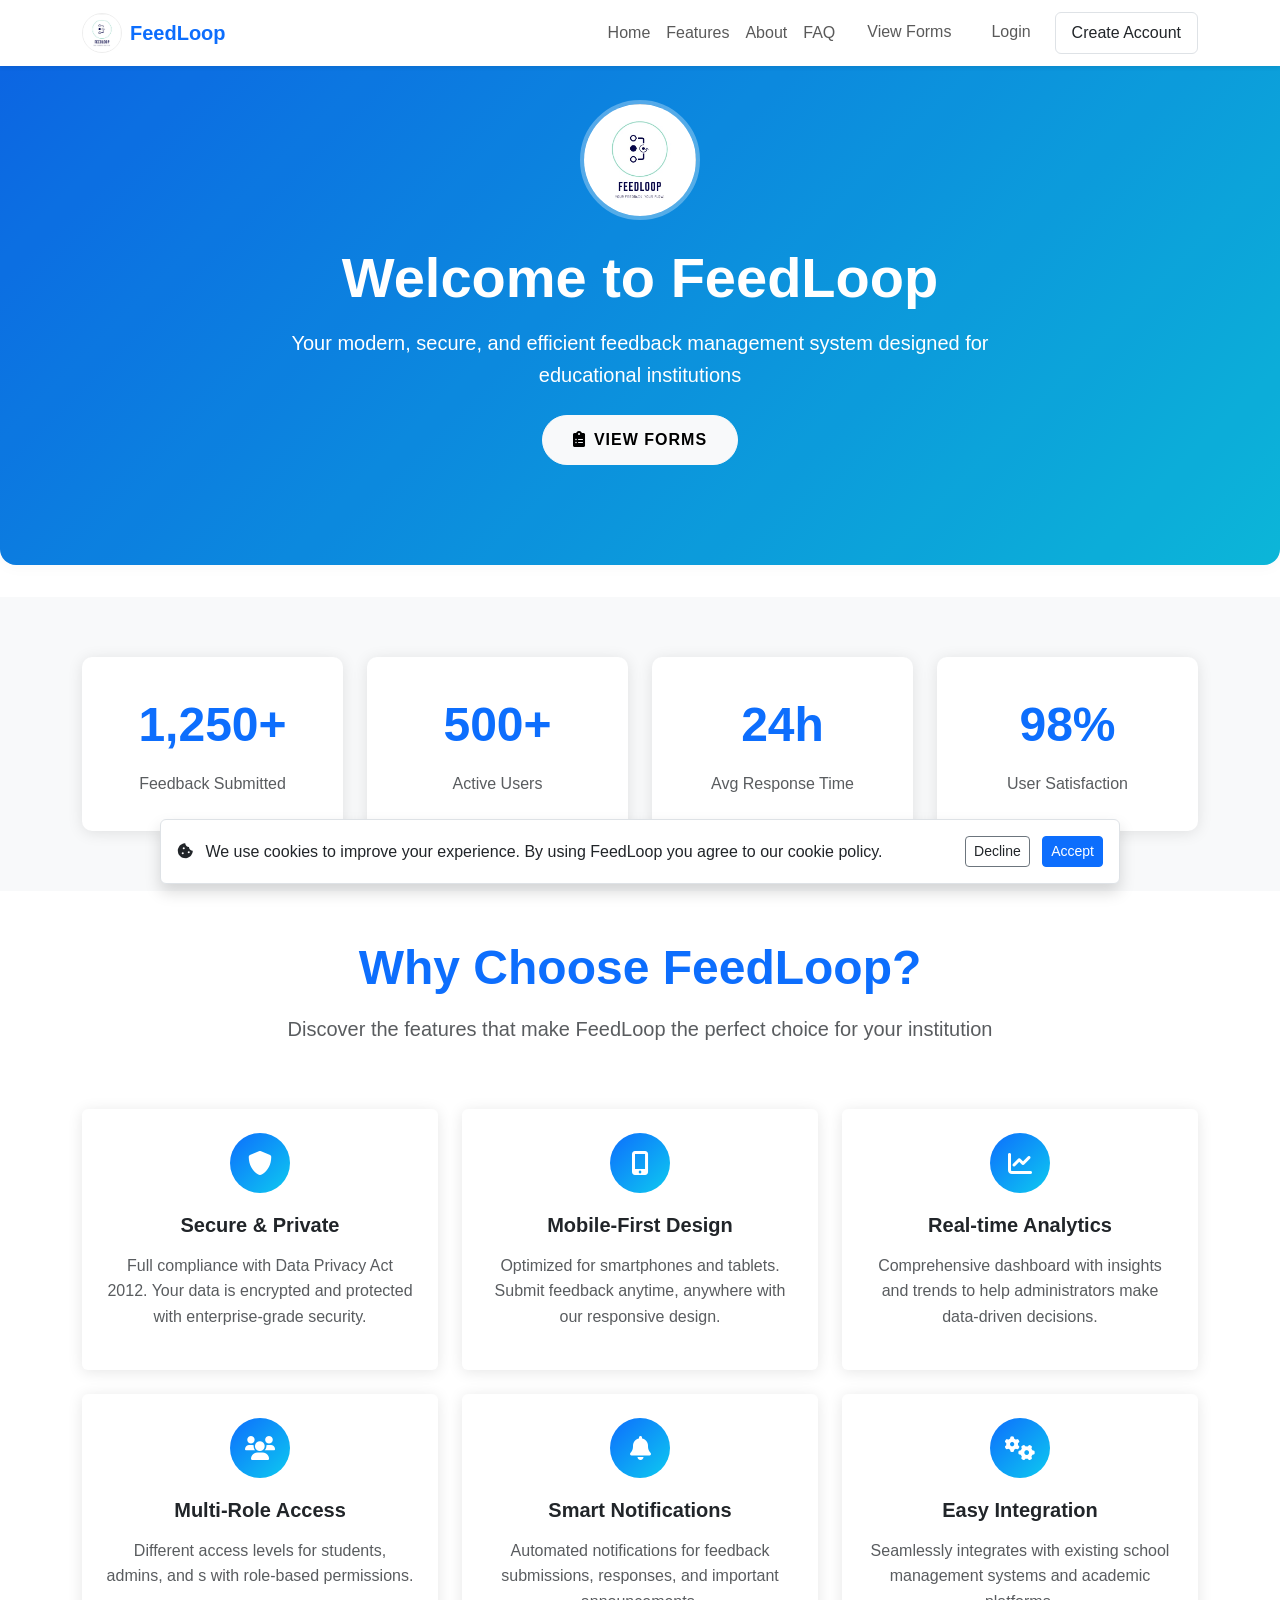
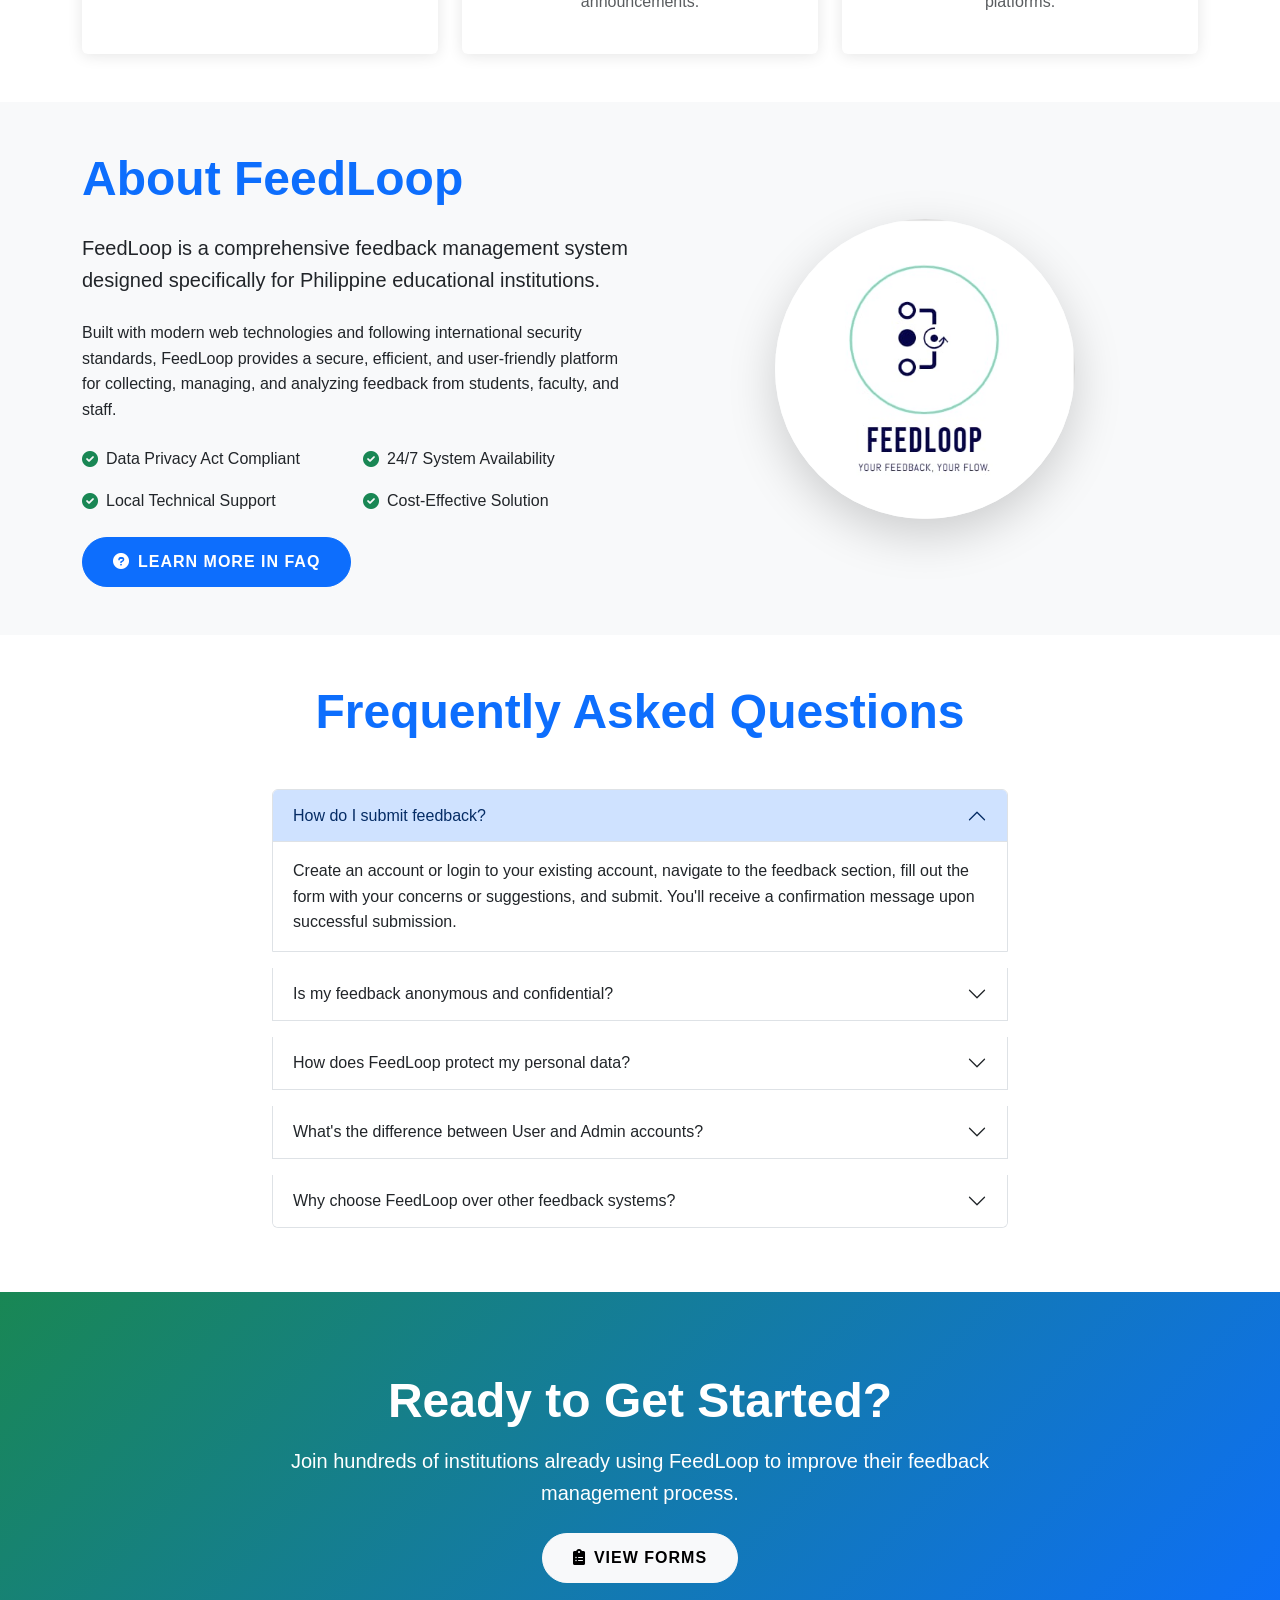
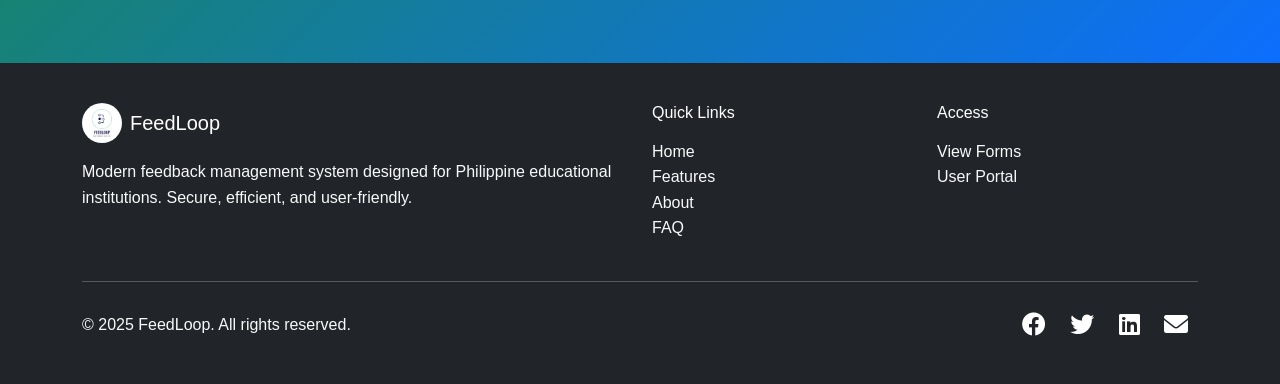
==== index.html @ ad0f1c7a "Initial commit of FeedLoop local files" ====
<!DOCTYPE html>
<html lang="en">
<head>
    <meta charset="UTF-8">
    <meta name="viewport" content="width=device-width, initial-scale=1.0">
    <title>FeedLoop - Modern Feedback Management System</title>
    <link rel="icon" type="image/png" href="assets/img/logo/feedloop.jpg">
    
    <!-- Bootstrap CSS -->
    <link href="assets/css/homepage/bootstrap.min.css" rel="stylesheet">
    <!-- Font Awesome -->
    <link rel="stylesheet" href="https://cdnjs.cloudflare.com/ajax/libs/font-awesome/6.0.0/css/all.min.css">
    <!-- Custom CSS -->
    <link rel="stylesheet" href="assets/css/homepage/style.css">
    
    <style>
        :root {
            --primary-color: #0d6efd;
            --secondary-color: #6c757d;
            --success-color: #198754;
            --info-color: #0dcaf0;
            --warning-color: #ffc107;
            --danger-color: #dc3545;
            --light-color: #f8f9fa;
            --dark-color: #212529;
        }

        body {
            font-family: 'Segoe UI', Tahoma, Geneva, Verdana, sans-serif;
            line-height: 1.6;
            color: var(--dark-color);
        }

        .hero-section {
            background: linear-gradient(135deg, var(--primary-color) 0%, var(--info-color) 100%);
            color: white;
            padding: 100px 0;
            text-align: center;
            position: relative;
            overflow: hidden;
        }

        .hero-section::before {
            content: '';
            position: absolute;
            top: 0;
            left: 0;
            right: 0;
            bottom: 0;
            background: rgba(0, 0, 0, 0.1);
            z-index: 1;
        }

        .hero-content {
            position: relative;
            z-index: 2;
        }

        .logo-with-border {
            border: 4px solid rgba(255, 255, 255, 0.3);
            transition: transform 0.3s ease;
        }

        .logo-with-border:hover {
            transform: scale(1.05);
        }

        .feature-card {
            transition: transform 0.3s ease, box-shadow 0.3s ease;
            border: none;
            box-shadow: 0 2px 15px rgba(0, 0, 0, 0.1);
        }

        .feature-card:hover {
            transform: translateY(-5px);
            box-shadow: 0 5px 25px rgba(0, 0, 0, 0.15);
        }

        .feature-icon {
            width: 60px;
            height: 60px;
            background: linear-gradient(135deg, var(--primary-color), var(--info-color));
            border-radius: 50%;
            display: flex;
            align-items: center;
            justify-content: center;
            margin: 0 auto 20px;
            color: white;
            font-size: 24px;
        }

        .stats-section {
            background: var(--light-color);
            padding: 60px 0;
        }

        .stat-card {
            text-align: center;
            padding: 30px;
            background: white;
            border-radius: 10px;
            box-shadow: 0 2px 15px rgba(0, 0, 0, 0.1);
            transition: transform 0.3s ease;
        }

        .stat-card:hover {
            transform: translateY(-5px);
        }

        .stat-number {
            font-size: 3rem;
            font-weight: bold;
            color: var(--primary-color);
            margin-bottom: 10px;
        }

        .cta-section {
            background: linear-gradient(135deg, var(--success-color) 0%, var(--primary-color) 100%);
            color: white;
            padding: 80px 0;
            text-align: center;
        }

        .navbar-brand img {
            transition: transform 0.3s ease;
        }

        .navbar-brand:hover img {
            transform: scale(1.1);
        }

        .btn-custom {
            padding: 12px 30px;
            border-radius: 25px;
            font-weight: 600;
            text-transform: uppercase;
            letter-spacing: 1px;
            transition: all 0.3s ease;
        }

        .btn-custom:hover {
            transform: translateY(-2px);
            box-shadow: 0 5px 15px rgba(0, 0, 0, 0.2);
        }

        .footer {
            background: var(--dark-color);
            color: white;
            padding: 40px 0;
        }

        .social-links a {
            color: white;
            font-size: 1.5rem;
            margin: 0 10px;
            transition: color 0.3s ease;
        }

        .social-links a:hover {
            color: var(--primary-color);
        }

        @media (max-width: 768px) {
            .hero-section {
                padding: 60px 0;
            }
            
            .stat-number {
                font-size: 2rem;
            }
        }
    </style>
</head>
<body>
    <!-- Navigation -->
    <nav class="navbar navbar-expand-lg navbar-light bg-white shadow-sm fixed-top">
        <div class="container">
            <a class="navbar-brand d-flex align-items-center" href="#home">
                <img src="assets/img/logo/feedloop.jpg" alt="FeedLoop" width="40" height="40" class="rounded-circle me-2">
                <span class="fw-bold text-primary">FeedLoop</span>
            </a>
            
            <button class="navbar-toggler" type="button" data-bs-toggle="collapse" data-bs-target="#navbarNav">
                <span class="navbar-toggler-icon"></span>
            </button>
            
            <div class="collapse navbar-collapse" id="navbarNav">
                <ul class="navbar-nav ms-auto">
                    <li class="nav-item">
                        <a class="nav-link" href="#home">Home</a>
                    </li>
                    <li class="nav-item">
                        <a class="nav-link" href="#features">Features</a>
                    </li>
                    <li class="nav-item">
                        <a class="nav-link" href="#about">About</a>
                    </li>
                    <li class="nav-item">
                        <a class="nav-link" href="#faq">FAQ</a>
                    </li>
                    <li class="nav-item">
                        <a class="nav-link btn btn-outline-primary ms-2 px-3" href="pages/user_portal.php">View Forms</a>
                    </li>
                    <li class="nav-item">
                        <a class="nav-link btn btn-outline-secondary ms-2 px-3" href="auth/login.php">Login</a>
                    </li>
                    <li class="nav-item">
                        <a class="nav-link btn btn-light ms-2 px-3 text-dark border" href="auth/register.php">Create Account</a>
                    </li>
                </ul>
            </div>
        </div>
    </nav>

    <!-- Hero Section -->
    <section id="home" class="hero-section">
        <div class="hero-content">
            <div class="container">
                <div class="row justify-content-center">
                    <div class="col-lg-8">
                        <img src="assets/img/logo/feedloop.jpg" alt="FeedLoop" width="120" height="120" 
                             class="d-block mx-auto mb-4 rounded-circle logo-with-border">
                        <h1 class="display-4 fw-bold mb-3">Welcome to FeedLoop</h1>
                        <p class="lead mb-4">Your modern, secure, and efficient feedback management system designed for educational institutions</p>
                        <div class="d-flex flex-wrap justify-content-center gap-3">
                            <a href="pages/user_portal.php" class="btn btn-light btn-custom">
                                <i class="fas fa-clipboard-list me-2"></i>View Forms
                            </a>
                        </div>
                    </div>
                </div>
            </div>
        </div>
    </section>

    <!-- Stats Section -->
    <section class="stats-section">
        <div class="container">
            <div class="row g-4">
                <div class="col-md-3 col-sm-6">
                    <div class="stat-card">
                        <div class="stat-number" id="totalFeedback">1,250+</div>
                        <h6 class="text-muted">Feedback Submitted</h6>
                    </div>
                </div>
                <div class="col-md-3 col-sm-6">
                    <div class="stat-card">
                        <div class="stat-number" id="activeUsers">500+</div>
                        <h6 class="text-muted">Active Users</h6>
                    </div>
                </div>
                <div class="col-md-3 col-sm-6">
                    <div class="stat-card">
                        <div class="stat-number" id="responseTime">24h</div>
                        <h6 class="text-muted">Avg Response Time</h6>
                    </div>
                </div>
                <div class="col-md-3 col-sm-6">
                    <div class="stat-card">
                        <div class="stat-number" id="satisfaction">98%</div>
                        <h6 class="text-muted">User Satisfaction</h6>
                    </div>
                </div>
            </div>
        </div>
    </section>

    <!-- Features Section -->
    <section id="features" class="py-5">
        <div class="container">
            <div class="row justify-content-center mb-5">
                <div class="col-lg-8 text-center">
                    <h2 class="display-5 fw-bold text-primary mb-3">Why Choose FeedLoop?</h2>
                    <p class="lead text-muted">Discover the features that make FeedLoop the perfect choice for your institution</p>
                </div>
            </div>
            
            <div class="row g-4">
                <div class="col-lg-4 col-md-6">
                    <div class="feature-card card h-100 p-4 text-center">
                        <div class="feature-icon">
                            <i class="fas fa-shield-alt"></i>
                        </div>
                        <h5 class="fw-bold mb-3">Secure & Private</h5>
                        <p class="text-muted">Full compliance with Data Privacy Act 2012. Your data is encrypted and protected with enterprise-grade security.</p>
                    </div>
                </div>
                
                <div class="col-lg-4 col-md-6">
                    <div class="feature-card card h-100 p-4 text-center">
                        <div class="feature-icon">
                            <i class="fas fa-mobile-alt"></i>
                        </div>
                        <h5 class="fw-bold mb-3">Mobile-First Design</h5>
                        <p class="text-muted">Optimized for smartphones and tablets. Submit feedback anytime, anywhere with our responsive design.</p>
                    </div>
                </div>
                
                <div class="col-lg-4 col-md-6">
                    <div class="feature-card card h-100 p-4 text-center">
                        <div class="feature-icon">
                            <i class="fas fa-chart-line"></i>
                        </div>
                        <h5 class="fw-bold mb-3">Real-time Analytics</h5>
                        <p class="text-muted">Comprehensive dashboard with insights and trends to help administrators make data-driven decisions.</p>
                    </div>
                </div>
                
                <div class="col-lg-4 col-md-6">
                    <div class="feature-card card h-100 p-4 text-center">
                        <div class="feature-icon">
                            <i class="fas fa-users"></i>
                        </div>
                        <h5 class="fw-bold mb-3">Multi-Role Access</h5>
                        <p class="text-muted">Different access levels for students, admins, and  s with role-based permissions.</p>
                    </div>
                </div>
                
                <div class="col-lg-4 col-md-6">
                    <div class="feature-card card h-100 p-4 text-center">
                        <div class="feature-icon">
                            <i class="fas fa-bell"></i>
                        </div>
                        <h5 class="fw-bold mb-3">Smart Notifications</h5>
                        <p class="text-muted">Automated notifications for feedback submissions, responses, and important announcements.</p>
                    </div>
                </div>
                
                <div class="col-lg-4 col-md-6">
                    <div class="feature-card card h-100 p-4 text-center">
                        <div class="feature-icon">
                            <i class="fas fa-cogs"></i>
                        </div>
                        <h5 class="fw-bold mb-3">Easy Integration</h5>
                        <p class="text-muted">Seamlessly integrates with existing school management systems and academic platforms.</p>
                    </div>
                </div>
            </div>
        </div>
    </section>

    <!-- About Section -->
    <section id="about" class="py-5 bg-light">
        <div class="container">
            <div class="row align-items-center">
                <div class="col-lg-6">
                    <h2 class="display-5 fw-bold text-primary mb-4">About FeedLoop</h2>
                    <p class="lead mb-4">FeedLoop is a comprehensive feedback management system designed specifically for Philippine educational institutions.</p>
                    <p class="mb-4">Built with modern web technologies and following international security standards, FeedLoop provides a secure, efficient, and user-friendly platform for collecting, managing, and analyzing feedback from students, faculty, and staff.</p>
                    
                    <div class="row g-3 mb-4">
                        <div class="col-sm-6">
                            <div class="d-flex align-items-center">
                                <i class="fas fa-check-circle text-success me-2"></i>
                                <span>Data Privacy Act Compliant</span>
                            </div>
                        </div>
                        <div class="col-sm-6">
                            <div class="d-flex align-items-center">
                                <i class="fas fa-check-circle text-success me-2"></i>
                                <span>24/7 System Availability</span>
                            </div>
                        </div>
                        <div class="col-sm-6">
                            <div class="d-flex align-items-center">
                                <i class="fas fa-check-circle text-success me-2"></i>
                                <span>Local Technical Support</span>
                            </div>
                        </div>
                        <div class="col-sm-6">
                            <div class="d-flex align-items-center">
                                <i class="fas fa-check-circle text-success me-2"></i>
                                <span>Cost-Effective Solution</span>
                            </div>
                        </div>
                    </div>
                    
                    <a href="#faq" class="btn btn-primary btn-custom">
                        <i class="fas fa-question-circle me-2"></i>Learn More in FAQ
                    </a>
                </div>
                
                <div class="col-lg-6">
                    <div class="text-center">
                        <img src="assets/img/logo/feedloop.jpg" alt="FeedLoop System" class="img-fluid rounded-circle shadow-lg" style="max-width: 300px;">
                    </div>
                </div>
            </div>
        </div>
    </section>

    <!-- FAQ Section -->
    <section id="faq" class="py-5">
        <div class="container">
            <div class="row justify-content-center">
                <div class="col-lg-8">
                    <h2 class="text-center display-5 fw-bold text-primary mb-5">Frequently Asked Questions</h2>
                    
                    <div class="accordion" id="faqAccordion">
                        <!-- FAQ Item 1 -->
                        <div class="accordion-item mb-3">
                            <h2 class="accordion-header" id="faq1">
                                <button class="accordion-button" type="button" data-bs-toggle="collapse" data-bs-target="#collapse1">
                                    How do I submit feedback?
                                </button>
                            </h2>
                            <div id="collapse1" class="accordion-collapse collapse show" data-bs-parent="#faqAccordion">
                                <div class="accordion-body">
                                    Create an account or login to your existing account, navigate to the feedback section, fill out the form with your concerns or suggestions, and submit. You'll receive a confirmation message upon successful submission.
                                </div>
                            </div>
                        </div>

                        <!-- FAQ Item 2 -->
                        <div class="accordion-item mb-3">
                            <h2 class="accordion-header" id="faq2">
                                <button class="accordion-button collapsed" type="button" data-bs-toggle="collapse" data-bs-target="#collapse2">
                                    Is my feedback anonymous and confidential?
                                </button>
                            </h2>
                            <div id="collapse2" class="accordion-collapse collapse" data-bs-parent="#faqAccordion">
                                <div class="accordion-body">
                                    Your feedback is linked to your user account for tracking and follow-up purposes. Only authorized administrators can access your feedback and identifying information. All feedback is treated confidentially and used solely for improvement purposes.
                                </div>
                            </div>
                        </div>

                        <!-- FAQ Item 3 -->
                        <div class="accordion-item mb-3">
                            <h2 class="accordion-header" id="faq3">
                                <button class="accordion-button collapsed" type="button" data-bs-toggle="collapse" data-bs-target="#collapse3">
                                    How does FeedLoop protect my personal data?
                                </button>
                            </h2>
                            <div id="collapse3" class="accordion-collapse collapse" data-bs-parent="#faqAccordion">
                                <div class="accordion-body">
                                    FeedLoop is fully compliant with the Data Privacy Act of 2012. We implement strict data protection measures including encrypted storage, limited access controls, and secure transmission protocols. Your personal information is only used for feedback processing and institutional communication.
                                </div>
                            </div>
                        </div>

                        <!-- FAQ Item 4 -->
                        <div class="accordion-item mb-3">
                            <h2 class="accordion-header" id="faq4">
                                <button class="accordion-button collapsed" type="button" data-bs-toggle="collapse" data-bs-target="#collapse4">
                                    What's the difference between User and Admin accounts?
                                </button>
                            </h2>
                            <div id="collapse4" class="accordion-collapse collapse" data-bs-parent="#faqAccordion">
                                <div class="accordion-body">
                                    <strong>User Accounts:</strong> Can create accounts, submit feedback, and receive confirmation messages.<br><br>
                                    <strong>Admin Accounts:</strong> Have additional privileges including viewing all feedback submissions, managing feedback status, and accessing the administrative dashboard.<br><br>
                                    <strong>Super Admin:</strong> Has the highest level of access, including the ability to manage other admin accounts and system settings.
                                </div>
                            </div>
                        </div>

                        <!-- FAQ Item 5 -->
                        <div class="accordion-item mb-3">
                            <h2 class="accordion-header" id="faq5">
                                <button class="accordion-button collapsed" type="button" data-bs-toggle="collapse" data-bs-target="#collapse5">
                                    Why choose FeedLoop over other feedback systems?
                                </button>
                            </h2>
                            <div id="collapse5" class="accordion-collapse collapse" data-bs-parent="#faqAccordion">
                                <div class="accordion-body">
                                    FeedLoop offers: <strong>Local Compliance</strong> - Built for Philippine institutions with Data Privacy Act compliance, <strong>Cost-Effective</strong> - Lower costs than international platforms, <strong>Customizable</strong> - Tailored for Filipino academic culture, <strong>Responsive Support</strong> - Local technical support, and <strong>Mobile-First Design</strong> - Optimized for smartphone usage.
                                </div>
                            </div>
                        </div>
                    </div>
                </div>
            </div>
        </div>
    </section>

    <!-- CTA Section -->
    <section class="cta-section">
        <div class="container">
            <div class="row justify-content-center">
                <div class="col-lg-8 text-center">
                    <h2 class="display-5 fw-bold mb-3">Ready to Get Started?</h2>
                    <p class="lead mb-4">Join hundreds of institutions already using FeedLoop to improve their feedback management process.</p>
                    <div class="d-flex flex-wrap justify-content-center gap-3">
                        <a href="pages/user_portal.php" class="btn btn-light btn-custom">
                            <i class="fas fa-clipboard-list me-2"></i>View Forms
                        </a>
                    </div>
                </div>
            </div>
        </div>
    </section>

    <!-- Footer -->
    <footer class="footer">
        <div class="container">
            <div class="row">
                <div class="col-lg-6">
                    <div class="d-flex align-items-center mb-3">
                        <img src="assets/img/logo/feedloop.jpg" alt="FeedLoop" width="40" height="40" class="rounded-circle me-2">
                        <span class="h5 mb-0 text-white">FeedLoop</span>
                    </div>
                    <p class="text-light">Modern feedback management system designed for Philippine educational institutions. Secure, efficient, and user-friendly.</p>
                </div>
                
                <div class="col-lg-3">
                    <h6 class="text-white mb-3">Quick Links</h6>
                    <ul class="list-unstyled">
                        <li><a href="#home" class="text-light text-decoration-none">Home</a></li>
                        <li><a href="#features" class="text-light text-decoration-none">Features</a></li>
                        <li><a href="#about" class="text-light text-decoration-none">About</a></li>
                        <li><a href="#faq" class="text-light text-decoration-none">FAQ</a></li>
                    </ul>
                </div>
                
                <div class="col-lg-3">
                    <h6 class="text-white mb-3">Access</h6>
                    <ul class="list-unstyled">
                        <li><a href="pages/user_portal.php" class="text-light text-decoration-none">View Forms</a></li>
                        <li><a href="pages/user_portal.php" class="text-light text-decoration-none">User Portal</a></li>
                    </ul>
                </div>
            </div>
            
            <hr class="my-4 border-light">
            
            <div class="row align-items-center">
                <div class="col-md-6">
                    <p class="mb-0 text-light">&copy; 2025 FeedLoop. All rights reserved.</p>
                </div>
                <div class="col-md-6">
                    <div class="social-links text-md-end">
                        <a href="#" title="Facebook"><i class="fab fa-facebook"></i></a>
                        <a href="#" title="Twitter"><i class="fab fa-twitter"></i></a>
                        <a href="#" title="LinkedIn"><i class="fab fa-linkedin"></i></a>
                        <a href="#" title="Email"><i class="fas fa-envelope"></i></a>
                    </div>
                </div>
            </div>
        </div>
    </footer>

    <!-- Bootstrap JS -->
    <script src="assets/js/bootstrap.bundle.min.js"></script>
    
    <!-- Custom JavaScript -->
    <script>
        // Smooth scrolling for navigation links
        document.querySelectorAll('a[href^="#"]').forEach(anchor => {
            anchor.addEventListener('click', function (e) {
                e.preventDefault();
                const target = document.querySelector(this.getAttribute('href'));
                if (target) {
                    target.scrollIntoView({
                        behavior: 'smooth',
                        block: 'start'
                    });
                }
            });
        });

        // Navbar background change on scroll
        window.addEventListener('scroll', function() {
            const navbar = document.querySelector('.navbar');
            if (window.scrollY > 50) {
                navbar.classList.add('shadow-lg');
            } else {
                navbar.classList.remove('shadow-lg');
            }
        });

        // Animate stats on scroll
        function animateStats() {
            const stats = document.querySelectorAll('.stat-number');
            const observer = new IntersectionObserver((entries) => {
                entries.forEach(entry => {
                    if (entry.isIntersecting) {
                        const target = entry.target;
                        const finalText = target.textContent;
                        
                        // Simple animation for demonstration
                        target.style.opacity = '0';
                        setTimeout(() => {
                            target.style.opacity = '1';
                            target.style.transform = 'scale(1.1)';
                            setTimeout(() => {
                                target.style.transform = 'scale(1)';
                            }, 200);
                        }, 100);
                        
                        observer.unobserve(target);
                    }
                });
            });

            stats.forEach(stat => observer.observe(stat));
        }

        // Initialize animations when page loads
        document.addEventListener('DOMContentLoaded', function() {
            animateStats();
        });

        // PHP Integration - Load dynamic data
        function loadDynamicData() {
            // This function can be used to load dynamic data from PHP
            // For now, we'll use static data, but this can be connected to PHP endpoints
            
            fetch('api/get_stats.php')
                .then(response => response.json())
                .then(data => {
                    if (data.success) {
                        document.getElementById('totalFeedback').textContent = data.total_feedback + '+';
                        document.getElementById('activeUsers').textContent = data.active_users + '+';
                        document.getElementById('responseTime').textContent = data.avg_response_time;
                        document.getElementById('satisfaction').textContent = data.satisfaction_rate + '%';
                    }
                })
                .catch(error => {
                    console.log('Using default stats - PHP connection not available');
                });
        }

        // Check user session and update navigation
        async function checkSession() {
            try {
                const response = await fetch('api/check_session.php');
                const userData = await response.json();
                
                if (userData.logged_in) {
                    updateNavForLoggedInUser(userData);
                }
            } catch (error) {
                console.log('Session check failed - user not logged in');
            }
        }
        
        // Update navigation for logged-in users
        function updateNavForLoggedInUser(userData) {
            const navbarNav = document.querySelector('.navbar-nav');
            if (!navbarNav) return;
            
            // Replace the last 3 nav items (View Forms, Login, Create Account)
            // with logged-in user navigation
            const navItems = navbarNav.querySelectorAll('.nav-item');
            const lastThree = Array.from(navItems).slice(-3);
            
            // Remove last 3 items
            lastThree.forEach(item => item.remove());
            
            // Add logged-in user navigation
            const formsLink = document.createElement('li');
            formsLink.className = 'nav-item';
            formsLink.innerHTML = '<a class="nav-link btn btn-success ms-2 px-3 text-white" href="pages/user_portal.php">Forms</a>';
            navbarNav.appendChild(formsLink);
            
            const welcomeText = document.createElement('li');
            welcomeText.className = 'nav-item';
            welcomeText.innerHTML = `
                <span class="navbar-text me-2 d-flex align-items-center">
                    ${userData.profile_pic ? `<img src="${userData.profile_pic.replace('../', '')}" alt="Profile" class="rounded-circle me-2" style="width: 32px; height: 32px; object-fit: cover; border: 2px solid #28a745;">` : ''}
                    Welcome, <strong>${userData.full_name}</strong>
                </span>
            `;
            navbarNav.appendChild(welcomeText);
            
            const logoutLink = document.createElement('li');
            logoutLink.className = 'nav-item';
            logoutLink.innerHTML = '<a class="nav-link btn btn-outline-secondary ms-2 px-3" href="auth/logout.php">Logout</a>';
            navbarNav.appendChild(logoutLink);
        }

        // Load dynamic data on page load
        document.addEventListener('DOMContentLoaded', function() {
            loadDynamicData();
            checkSession();
        });
    </script>

  <!-- PWA Install Modal -->
  <div class="modal fade" id="installAppModal" tabindex="-1" aria-hidden="true">
    <div class="modal-dialog modal-dialog-centered">
      <div class="modal-content">
        <div class="modal-header">
          <h5 class="modal-title"><i class="fas fa-download me-2"></i>Install FeedLoop App</h5>
          <button type="button" class="btn-close" data-bs-dismiss="modal" aria-label="Close"></button>
        </div>
        <div class="modal-body">
          <p id="installModalText">Install FeedLoop for quick access and a better experience.</n>
          <ul class="mb-0">
            <li>One-tap access from your home screen</li>
            <li>Faster performance</li>
            <li>Works great on mobile and desktop</li>
          </ul>
        </div>
        <div class="modal-footer">
          <button type="button" class="btn btn-secondary" id="installDismissBtn" data-bs-dismiss="modal">Not now</button>
          <button type="button" class="btn btn-primary" id="installConfirmBtn"><i class="fas fa-download me-1"></i>Install</button>
        </div>
      </div>
    </div>
  </div>

  <!-- Cookie Consent Banner -->
  <div id="cookieConsent" class="position-fixed bottom-0 start-0 end-0 p-3" style="z-index: 1080; display:none;">
    <div class="alert alert-light text-dark d-flex align-items-center justify-content-between shadow border" role="alert" style="max-width:960px; margin:0 auto;">
      <div>
        <i class="fas fa-cookie-bite me-2"></i>
        We use cookies to improve your experience. By using FeedLoop you agree to our cookie policy.
      </div>
      <div>
        <button id="cookieDecline" class="btn btn-outline-secondary btn-sm me-2 text-dark">Decline</button>
        <button id="cookieAccept" class="btn btn-primary btn-sm">Accept</button>
      </div>
    </div>
  </div>

  <script>
    (function(){
      // Cookie consent
      try {
        const banner = document.getElementById('cookieConsent');
        const accepted = localStorage.getItem('fl_cookie_consent');
        if (!accepted) {
          banner.style.display = 'block';
        }
        document.getElementById('cookieAccept')?.addEventListener('click', function(){
          localStorage.setItem('fl_cookie_consent', 'accepted');
          banner.style.display = 'none';
        });
        document.getElementById('cookieDecline')?.addEventListener('click', function(){
          localStorage.setItem('fl_cookie_consent', 'declined');
          banner.style.display = 'none';
        });
      } catch(e) { /* ignore */ }

      // PWA install prompt
      let deferredPrompt = null;
      const installKey = 'fl_install_prompt_shown';
      const modalEl = document.getElementById('installAppModal');
      const installModal = modalEl ? new bootstrap.Modal(modalEl) : null;
      const installBtn = document.getElementById('installConfirmBtn');
      const dismissBtn = document.getElementById('installDismissBtn');
      const textEl = document.getElementById('installModalText');

      // Role-aware text
      fetch('api/session/status.php').then(r=>r.json()).then(s=>{
        if (s && s.success) {
          const role = (s.logged_in ? (s.role || 'user') : 'guest');
          if (textEl) {
            textEl.textContent = role === 'guest'
              ? 'Install FeedLoop for faster access to announcements and forms as a guest.'
              : 'Install FeedLoop for quick access to your forms, notifications, and profile.';
          }
        }
      }).catch(()=>{});

      window.addEventListener('beforeinstallprompt', (e) => {
        // Prevent the mini-infobar from appearing on mobile
        e.preventDefault();
        deferredPrompt = e;
        if (localStorage.getItem(installKey) === '1') return;
        if (installModal) installModal.show();
      });

      installBtn?.addEventListener('click', async function(){
        if (!deferredPrompt) return;
        deferredPrompt.prompt();
        const { outcome } = await deferredPrompt.userChoice;
        deferredPrompt = null;
        localStorage.setItem(installKey, '1');
        installModal?.hide();
      });

      dismissBtn?.addEventListener('click', function(){
        localStorage.setItem(installKey, '1');
      });

      // Optional service worker registration (no-op if missing)
      if ('serviceWorker' in navigator) {
        navigator.serviceWorker.register('service-worker.js').catch(()=>{});
      }
    })();
  </script>
</body>
</html>
---- assets/css/homepage/style.css ----
body {
  background: #fff !important;
}

/* Logo Styles */
.navbar .navbar-brand .logo-with-border, 
.navbar .logo-with-border {
  border: 3px solid #007bff;
  padding: 8px;
  border-radius: 50%;
  box-shadow: 0 4px 12px rgba(0, 123, 255, 0.3);
  transition: all 0.3s ease;
}

.navbar .navbar-brand .logo-with-border:hover,
.navbar .logo-with-border:hover {
  border-color: #0056b3;
  box-shadow: 0 6px 16px rgba(0, 123, 255, 0.4);
  transform: scale(1.05);
}
.navbar {
  box-shadow: 0 2px 8px rgba(0,0,0,0.04);
}
.hero-section {
  padding: 3rem 0 2rem 0;
  background: #fff;
  border-radius: 1rem;
  box-shadow: 0 2px 16px rgba(0,0,0,0.03);
  margin-bottom: 2rem;
  text-align: center;
  opacity: 0;
  transform: translateY(40px);
  animation: heroFadeIn 1s ease-out 0.2s forwards;
}
.quick-updates-card {
  border: none;
  box-shadow: 0 2px 8px rgba(0,0,0,0.06);
  border-radius: 1rem;
}
.footer-light {
  background: #f8f9fa;
  color: #888;
  border-top: 1px solid #eee;
}
.navbar-brand img {
  border-radius: 50%;
  background: #fff;
  border: 1px solid #eee;
}

@keyframes heroFadeIn {
  to {
    opacity: 1;
    transform: translateY(0);
  }
}

/* Smooth dropdown animation for login */
.dropdown-menu {
  opacity: 0;
  transform: translateY(10px) scale(0.98);
  transition: opacity 0.25s cubic-bezier(.4,0,.2,1), transform 0.25s cubic-bezier(.4,0,.2,1);
  display: block;
  pointer-events: none;
  visibility: hidden;
}

/* Show dropdown on click or hover */
.dropdown.show .dropdown-menu,
.dropdown-menu.show {
  opacity: 1;
  transform: translateY(0) scale(1);
  pointer-events: auto;
  visibility: visible;
}

/* Mac-style zoom effect for Login button */
#loginDropdown {
  transition: transform 0.18s cubic-bezier(.4,0,.2,1), box-shadow 0.18s cubic-bezier(.4,0,.2,1);
  will-change: transform;
  cursor: pointer;
}

#loginDropdown:hover,
#loginDropdown:focus-visible {
  transform: scale(1.13);
  box-shadow: 0 4px 16px rgba(0, 123, 255, 0.12);
  z-index: 2;
}

.navbar,
.footer-light,
.alert {
  background-color: var(--bs-body-bg, #fff) !important;
  color: var(--bs-body-color, #212529) !important;
  border-color: var(--bs-border-color, #dee2e6) !important;
}
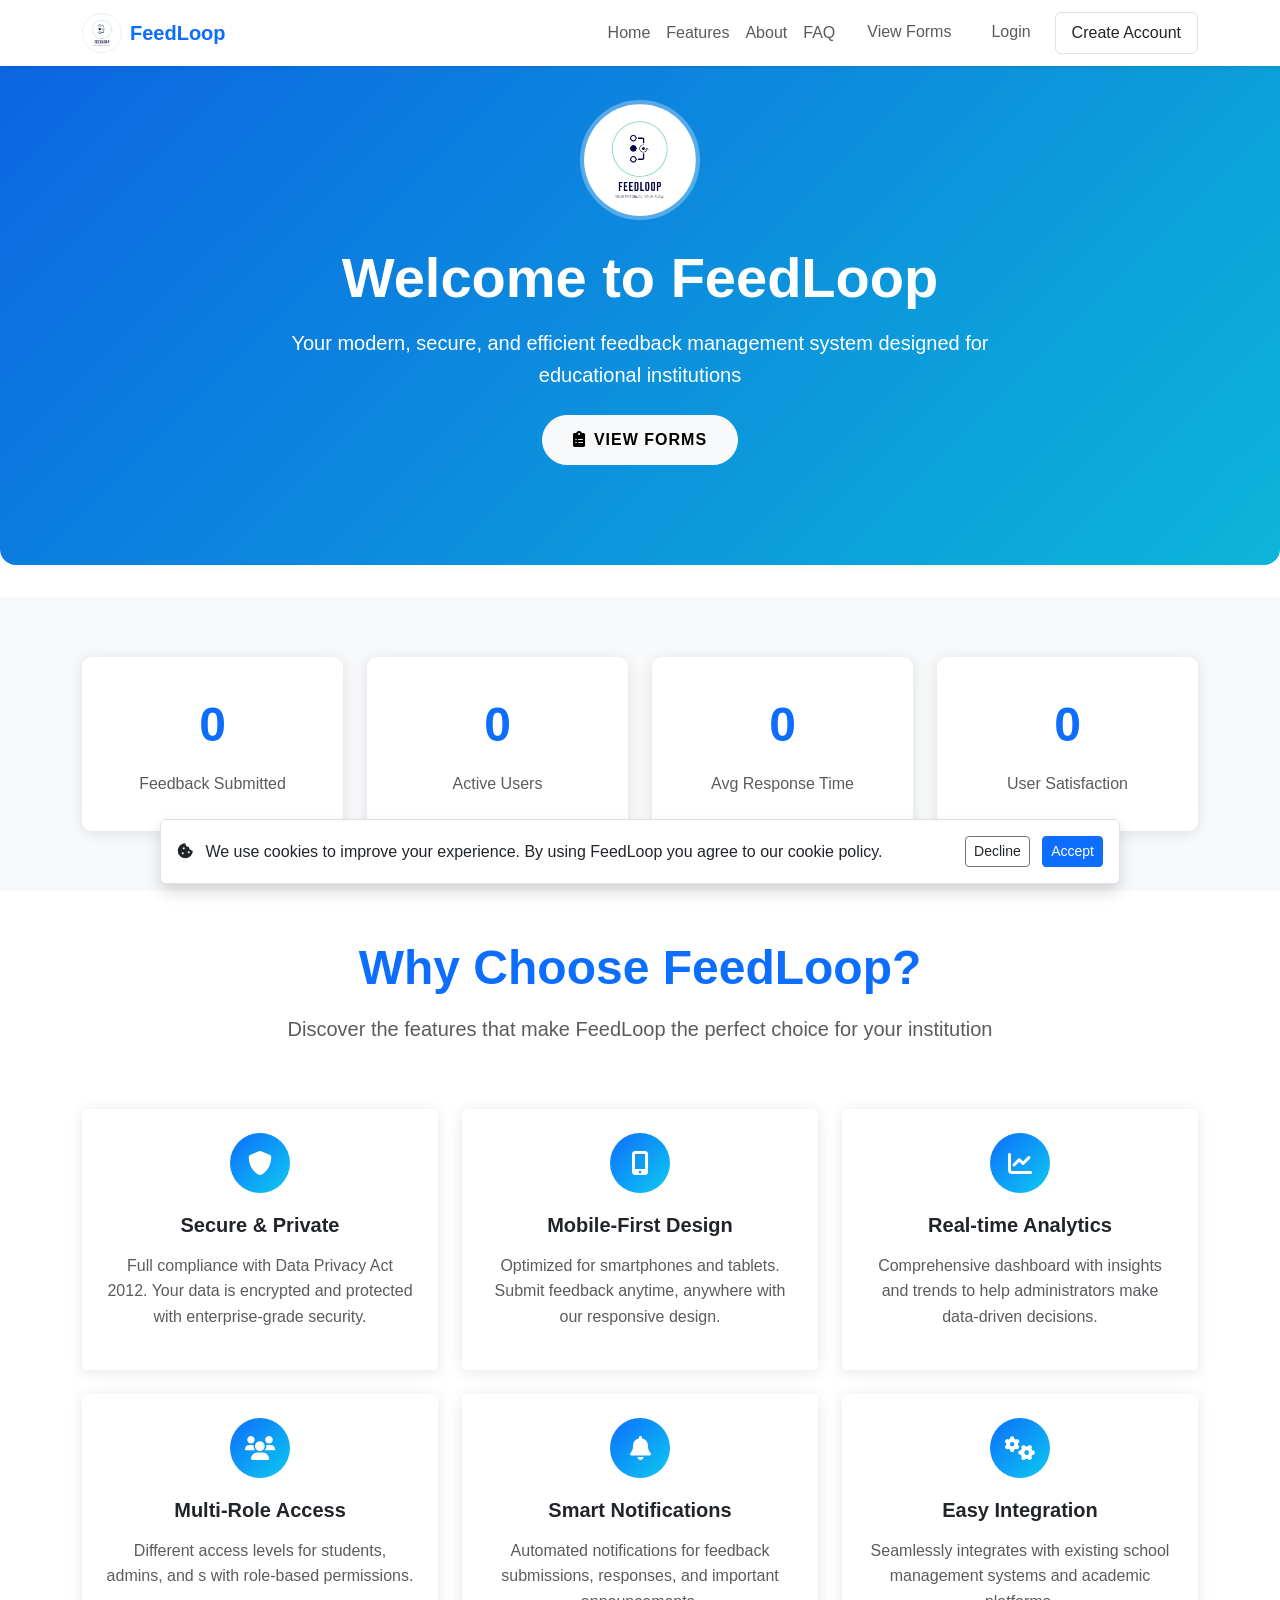
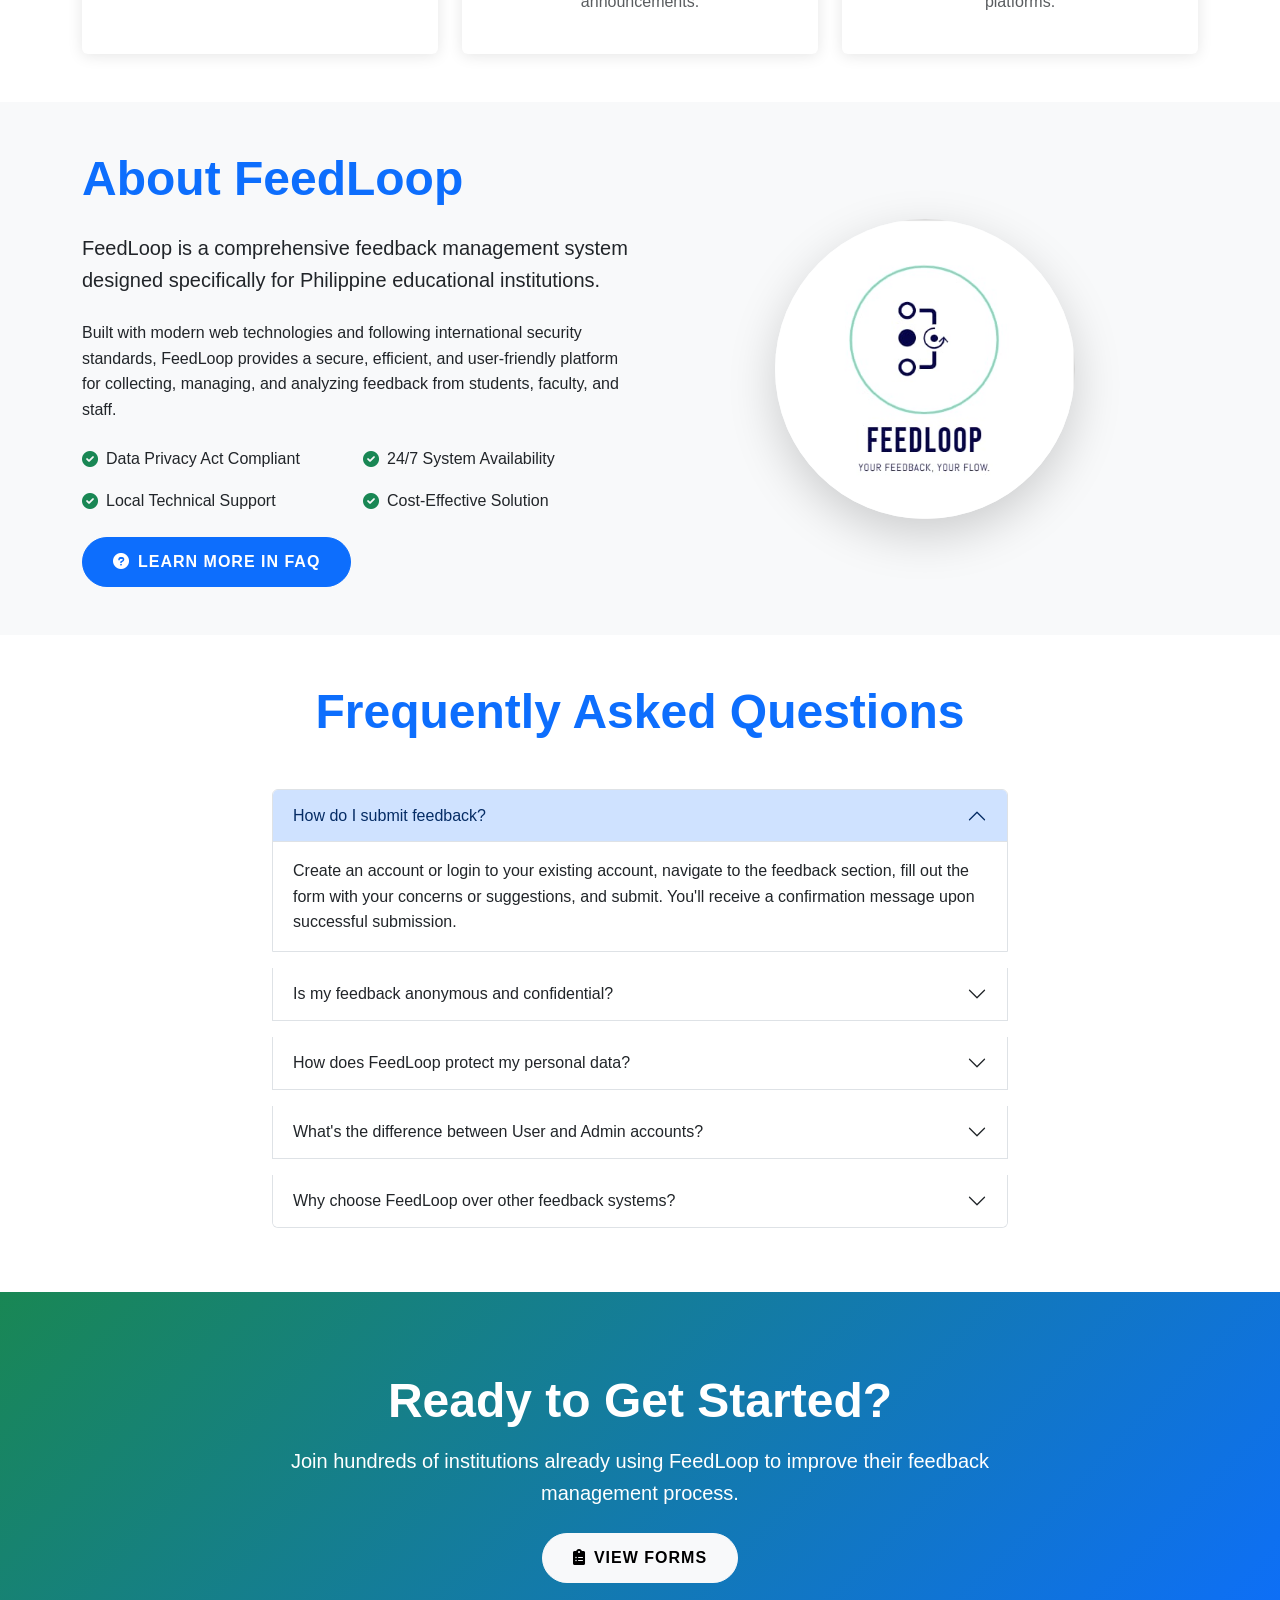
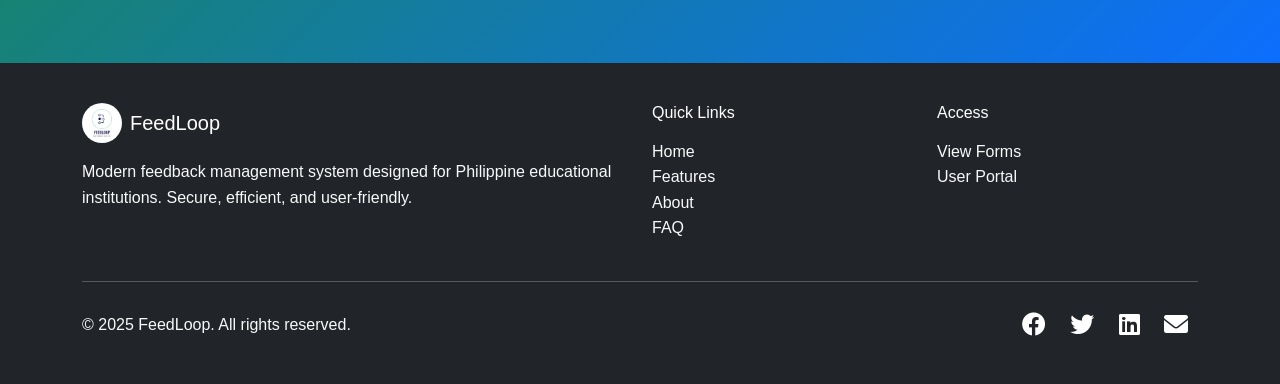
==== commit 7c60089e: "js modified" ====
--- a/index.html
+++ b/index.html
@@ -3,8 +3,23 @@
 <head>
     <meta charset="UTF-8">
     <meta name="viewport" content="width=device-width, initial-scale=1.0">
-    <title>FeedLoop - Modern Feedback Management System</title>
+    <title>FeedLoop – Academic Event & Feedback Portal</title>
+    <meta name="description" content="FeedLoop centralizes announcements, OTP-secured logins, and responsive feedback tools.">
+    <link rel="canonical" href="https://feedloop.wasmer.app/">
     <link rel="icon" type="image/png" href="assets/img/logo/feedloop.jpg">
+
+    <!-- Open Graph / Facebook -->
+    <meta property="og:type" content="website">
+    <meta property="og:title" content="FeedLoop – Academic Event & Feedback Portal">
+    <meta property="og:description" content="Coordinate announcements, events, and feedback across students, instructors, staff, and alumni through FeedLoop.">
+    <meta property="og:url" content="https://feedloop.wasmer.app/">
+    <meta property="og:image" content="https://feedloop.wasmer.app/assets/img/logo/feedloop.jpg">
+
+    <!-- Twitter -->
+    <meta name="twitter:card" content="summary">
+    <meta name="twitter:title" content="FeedLoop – Academic Event & Feedback Portal">
+    <meta name="twitter:description" content="Secure OTP + Google sign-in, responsive dashboards, and announcement feeds.">
+    <meta name="twitter:image" content="https://feedloop.wasmer.app/assets/img/logo/feedloop.jpg">
     
     <!-- Bootstrap CSS -->
     <link href="assets/css/homepage/bootstrap.min.css" rel="stylesheet">
@@ -13,163 +28,17 @@
     <!-- Custom CSS -->
     <link rel="stylesheet" href="assets/css/homepage/style.css">
     
-    <style>
-        :root {
-            --primary-color: #0d6efd;
-            --secondary-color: #6c757d;
-            --success-color: #198754;
-            --info-color: #0dcaf0;
-            --warning-color: #ffc107;
-            --danger-color: #dc3545;
-            --light-color: #f8f9fa;
-            --dark-color: #212529;
-        }
-
-        body {
-            font-family: 'Segoe UI', Tahoma, Geneva, Verdana, sans-serif;
-            line-height: 1.6;
-            color: var(--dark-color);
-        }
-
-        .hero-section {
-            background: linear-gradient(135deg, var(--primary-color) 0%, var(--info-color) 100%);
-            color: white;
-            padding: 100px 0;
-            text-align: center;
-            position: relative;
-            overflow: hidden;
-        }
-
-        .hero-section::before {
-            content: '';
-            position: absolute;
-            top: 0;
-            left: 0;
-            right: 0;
-            bottom: 0;
-            background: rgba(0, 0, 0, 0.1);
-            z-index: 1;
-        }
-
-        .hero-content {
-            position: relative;
-            z-index: 2;
-        }
-
-        .logo-with-border {
-            border: 4px solid rgba(255, 255, 255, 0.3);
-            transition: transform 0.3s ease;
-        }
-
-        .logo-with-border:hover {
-            transform: scale(1.05);
-        }
-
-        .feature-card {
-            transition: transform 0.3s ease, box-shadow 0.3s ease;
-            border: none;
-            box-shadow: 0 2px 15px rgba(0, 0, 0, 0.1);
-        }
-
-        .feature-card:hover {
-            transform: translateY(-5px);
-            box-shadow: 0 5px 25px rgba(0, 0, 0, 0.15);
-        }
-
-        .feature-icon {
-            width: 60px;
-            height: 60px;
-            background: linear-gradient(135deg, var(--primary-color), var(--info-color));
-            border-radius: 50%;
-            display: flex;
-            align-items: center;
-            justify-content: center;
-            margin: 0 auto 20px;
-            color: white;
-            font-size: 24px;
-        }
-
-        .stats-section {
-            background: var(--light-color);
-            padding: 60px 0;
-        }
-
-        .stat-card {
-            text-align: center;
-            padding: 30px;
-            background: white;
-            border-radius: 10px;
-            box-shadow: 0 2px 15px rgba(0, 0, 0, 0.1);
-            transition: transform 0.3s ease;
-        }
-
-        .stat-card:hover {
-            transform: translateY(-5px);
-        }
-
-        .stat-number {
-            font-size: 3rem;
-            font-weight: bold;
-            color: var(--primary-color);
-            margin-bottom: 10px;
-        }
-
-        .cta-section {
-            background: linear-gradient(135deg, var(--success-color) 0%, var(--primary-color) 100%);
-            color: white;
-            padding: 80px 0;
-            text-align: center;
-        }
-
-        .navbar-brand img {
-            transition: transform 0.3s ease;
-        }
-
-        .navbar-brand:hover img {
-            transform: scale(1.1);
-        }
-
-        .btn-custom {
-            padding: 12px 30px;
-            border-radius: 25px;
-            font-weight: 600;
-            text-transform: uppercase;
-            letter-spacing: 1px;
-            transition: all 0.3s ease;
-        }
-
-        .btn-custom:hover {
-            transform: translateY(-2px);
-            box-shadow: 0 5px 15px rgba(0, 0, 0, 0.2);
-        }
-
-        .footer {
-            background: var(--dark-color);
-            color: white;
-            padding: 40px 0;
-        }
-
-        .social-links a {
-            color: white;
-            font-size: 1.5rem;
-            margin: 0 10px;
-            transition: color 0.3s ease;
-        }
-
-        .social-links a:hover {
-            color: var(--primary-color);
-        }
-
-        @media (max-width: 768px) {
-            .hero-section {
-                padding: 60px 0;
-            }
-            
-            .stat-number {
-                font-size: 2rem;
-            }
-        }
-    </style>
+    <script type="application/ld+json">
+    {
+        "@context": "https://schema.org",
+        "@type": "Organization",
+        "name": "FeedLoop",
+        "url": "https://feedloop.wasmer.app/",
+        "logo": "https://feedloop.wasmer.app/assets/img/logo/feedloop.jpg",
+        "description": "Academic event and feedback management portal.",
+        "sameAs": []
+    }
+    </script>
 </head>
 <body>
     <!-- Navigation -->
@@ -542,140 +411,9 @@
 
     <!-- Bootstrap JS -->
     <script src="assets/js/bootstrap.bundle.min.js"></script>
-    
+
     <!-- Custom JavaScript -->
-    <script>
-        // Smooth scrolling for navigation links
-        document.querySelectorAll('a[href^="#"]').forEach(anchor => {
-            anchor.addEventListener('click', function (e) {
-                e.preventDefault();
-                const target = document.querySelector(this.getAttribute('href'));
-                if (target) {
-                    target.scrollIntoView({
-                        behavior: 'smooth',
-                        block: 'start'
-                    });
-                }
-            });
-        });
-
-        // Navbar background change on scroll
-        window.addEventListener('scroll', function() {
-            const navbar = document.querySelector('.navbar');
-            if (window.scrollY > 50) {
-                navbar.classList.add('shadow-lg');
-            } else {
-                navbar.classList.remove('shadow-lg');
-            }
-        });
-
-        // Animate stats on scroll
-        function animateStats() {
-            const stats = document.querySelectorAll('.stat-number');
-            const observer = new IntersectionObserver((entries) => {
-                entries.forEach(entry => {
-                    if (entry.isIntersecting) {
-                        const target = entry.target;
-                        const finalText = target.textContent;
-                        
-                        // Simple animation for demonstration
-                        target.style.opacity = '0';
-                        setTimeout(() => {
-                            target.style.opacity = '1';
-                            target.style.transform = 'scale(1.1)';
-                            setTimeout(() => {
-                                target.style.transform = 'scale(1)';
-                            }, 200);
-                        }, 100);
-                        
-                        observer.unobserve(target);
-                    }
-                });
-            });
-
-            stats.forEach(stat => observer.observe(stat));
-        }
-
-        // Initialize animations when page loads
-        document.addEventListener('DOMContentLoaded', function() {
-            animateStats();
-        });
-
-        // PHP Integration - Load dynamic data
-        function loadDynamicData() {
-            // This function can be used to load dynamic data from PHP
-            // For now, we'll use static data, but this can be connected to PHP endpoints
-            
-            fetch('api/get_stats.php')
-                .then(response => response.json())
-                .then(data => {
-                    if (data.success) {
-                        document.getElementById('totalFeedback').textContent = data.total_feedback + '+';
-                        document.getElementById('activeUsers').textContent = data.active_users + '+';
-                        document.getElementById('responseTime').textContent = data.avg_response_time;
-                        document.getElementById('satisfaction').textContent = data.satisfaction_rate + '%';
-                    }
-                })
-                .catch(error => {
-                    console.log('Using default stats - PHP connection not available');
-                });
-        }
-
-        // Check user session and update navigation
-        async function checkSession() {
-            try {
-                const response = await fetch('api/check_session.php');
-                const userData = await response.json();
-                
-                if (userData.logged_in) {
-                    updateNavForLoggedInUser(userData);
-                }
-            } catch (error) {
-                console.log('Session check failed - user not logged in');
-            }
-        }
-        
-        // Update navigation for logged-in users
-        function updateNavForLoggedInUser(userData) {
-            const navbarNav = document.querySelector('.navbar-nav');
-            if (!navbarNav) return;
-            
-            // Replace the last 3 nav items (View Forms, Login, Create Account)
-            // with logged-in user navigation
-            const navItems = navbarNav.querySelectorAll('.nav-item');
-            const lastThree = Array.from(navItems).slice(-3);
-            
-            // Remove last 3 items
-            lastThree.forEach(item => item.remove());
-            
-            // Add logged-in user navigation
-            const formsLink = document.createElement('li');
-            formsLink.className = 'nav-item';
-            formsLink.innerHTML = '<a class="nav-link btn btn-success ms-2 px-3 text-white" href="pages/user_portal.php">Forms</a>';
-            navbarNav.appendChild(formsLink);
-            
-            const welcomeText = document.createElement('li');
-            welcomeText.className = 'nav-item';
-            welcomeText.innerHTML = `
-                <span class="navbar-text me-2 d-flex align-items-center">
-                    ${userData.profile_pic ? `<img src="${userData.profile_pic.replace('../', '')}" alt="Profile" class="rounded-circle me-2" style="width: 32px; height: 32px; object-fit: cover; border: 2px solid #28a745;">` : ''}
-                    Welcome, <strong>${userData.full_name}</strong>
-                </span>
-            `;
-            navbarNav.appendChild(welcomeText);
-            
-            const logoutLink = document.createElement('li');
-            logoutLink.className = 'nav-item';
-            logoutLink.innerHTML = '<a class="nav-link btn btn-outline-secondary ms-2 px-3" href="auth/logout.php">Logout</a>';
-            navbarNav.appendChild(logoutLink);
-        }
-
-        // Load dynamic data on page load
-        document.addEventListener('DOMContentLoaded', function() {
-            loadDynamicData();
-            checkSession();
-        });
-    </script>
+    <script src="assets/js/homepage/landing.js"></script>
 
   <!-- PWA Install Modal -->
   <div class="modal fade" id="installAppModal" tabindex="-1" aria-hidden="true">
@@ -686,7 +424,7 @@
           <button type="button" class="btn-close" data-bs-dismiss="modal" aria-label="Close"></button>
         </div>
         <div class="modal-body">
-          <p id="installModalText">Install FeedLoop for quick access and a better experience.</n>
+          <p id="installModalText">Install FeedLoop for quick access and a better experience.</p>
           <ul class="mb-0">
             <li>One-tap access from your home screen</li>
             <li>Faster performance</li>
@@ -715,72 +453,5 @@
     </div>
   </div>
 
-  <script>
-    (function(){
-      // Cookie consent
-      try {
-        const banner = document.getElementById('cookieConsent');
-        const accepted = localStorage.getItem('fl_cookie_consent');
-        if (!accepted) {
-          banner.style.display = 'block';
-        }
-        document.getElementById('cookieAccept')?.addEventListener('click', function(){
-          localStorage.setItem('fl_cookie_consent', 'accepted');
-          banner.style.display = 'none';
-        });
-        document.getElementById('cookieDecline')?.addEventListener('click', function(){
-          localStorage.setItem('fl_cookie_consent', 'declined');
-          banner.style.display = 'none';
-        });
-      } catch(e) { /* ignore */ }
-
-      // PWA install prompt
-      let deferredPrompt = null;
-      const installKey = 'fl_install_prompt_shown';
-      const modalEl = document.getElementById('installAppModal');
-      const installModal = modalEl ? new bootstrap.Modal(modalEl) : null;
-      const installBtn = document.getElementById('installConfirmBtn');
-      const dismissBtn = document.getElementById('installDismissBtn');
-      const textEl = document.getElementById('installModalText');
-
-      // Role-aware text
-      fetch('api/session/status.php').then(r=>r.json()).then(s=>{
-        if (s && s.success) {
-          const role = (s.logged_in ? (s.role || 'user') : 'guest');
-          if (textEl) {
-            textEl.textContent = role === 'guest'
-              ? 'Install FeedLoop for faster access to announcements and forms as a guest.'
-              : 'Install FeedLoop for quick access to your forms, notifications, and profile.';
-          }
-        }
-      }).catch(()=>{});
-
-      window.addEventListener('beforeinstallprompt', (e) => {
-        // Prevent the mini-infobar from appearing on mobile
-        e.preventDefault();
-        deferredPrompt = e;
-        if (localStorage.getItem(installKey) === '1') return;
-        if (installModal) installModal.show();
-      });
-
-      installBtn?.addEventListener('click', async function(){
-        if (!deferredPrompt) return;
-        deferredPrompt.prompt();
-        const { outcome } = await deferredPrompt.userChoice;
-        deferredPrompt = null;
-        localStorage.setItem(installKey, '1');
-        installModal?.hide();
-      });
-
-      dismissBtn?.addEventListener('click', function(){
-        localStorage.setItem(installKey, '1');
-      });
-
-      // Optional service worker registration (no-op if missing)
-      if ('serviceWorker' in navigator) {
-        navigator.serviceWorker.register('service-worker.js').catch(()=>{});
-      }
-    })();
-  </script>
 </body>
 </html>
--- a/assets/css/homepage/style.css
+++ b/assets/css/homepage/style.css
@@ -21,6 +21,11 @@
 .navbar {
   box-shadow: 0 2px 8px rgba(0,0,0,0.04);
 }
+
+.navbar.navbar-scrolled {
+  box-shadow: 0 8px 24px rgba(0,0,0,0.08);
+  background: rgba(255, 255, 255, 0.98) !important;
+}
 .hero-section {
   padding: 3rem 0 2rem 0;
   background: #fff;
@@ -95,3 +100,157 @@
   color: var(--bs-body-color, #212529) !important;
   border-color: var(--bs-border-color, #dee2e6) !important;
 }
+
+/* Landing page sections */
+:root {
+  --primary-color: #0d6efd;
+  --secondary-color: #6c757d;
+  --success-color: #198754;
+  --info-color: #0dcaf0;
+  --warning-color: #ffc107;
+  --danger-color: #dc3545;
+  --light-color: #f8f9fa;
+  --dark-color: #212529;
+}
+
+body {
+  font-family: 'Segoe UI', Tahoma, Geneva, Verdana, sans-serif;
+  line-height: 1.6;
+  color: var(--dark-color);
+}
+
+.hero-section {
+  background: linear-gradient(135deg, var(--primary-color) 0%, var(--info-color) 100%);
+  color: #fff;
+  padding: 100px 0;
+  text-align: center;
+  position: relative;
+  overflow: hidden;
+}
+
+.hero-section::before {
+  content: '';
+  position: absolute;
+  inset: 0;
+  background: rgba(0, 0, 0, 0.1);
+  z-index: 1;
+}
+
+.hero-content {
+  position: relative;
+  z-index: 2;
+}
+
+.logo-with-border {
+  border: 4px solid rgba(255, 255, 255, 0.3);
+  transition: transform 0.3s ease;
+}
+
+.logo-with-border:hover {
+  transform: scale(1.05);
+}
+
+.feature-card {
+  transition: transform 0.3s ease, box-shadow 0.3s ease;
+  border: none;
+  box-shadow: 0 2px 15px rgba(0, 0, 0, 0.1);
+}
+
+.feature-card:hover {
+  transform: translateY(-5px);
+  box-shadow: 0 5px 25px rgba(0, 0, 0, 0.15);
+}
+
+.feature-icon {
+  width: 60px;
+  height: 60px;
+  background: linear-gradient(135deg, var(--primary-color), var(--info-color));
+  border-radius: 50%;
+  display: flex;
+  align-items: center;
+  justify-content: center;
+  margin: 0 auto 20px;
+  color: #fff;
+  font-size: 24px;
+}
+
+.stats-section {
+  background: var(--light-color);
+  padding: 60px 0;
+}
+
+.stat-card {
+  text-align: center;
+  padding: 30px;
+  background: #fff;
+  border-radius: 10px;
+  box-shadow: 0 2px 15px rgba(0, 0, 0, 0.1);
+  transition: transform 0.3s ease;
+}
+
+.stat-card:hover {
+  transform: translateY(-5px);
+}
+
+.stat-number {
+  font-size: 3rem;
+  font-weight: bold;
+  color: var(--primary-color);
+  margin-bottom: 10px;
+}
+
+.cta-section {
+  background: linear-gradient(135deg, var(--success-color) 0%, var(--primary-color) 100%);
+  color: #fff;
+  padding: 80px 0;
+  text-align: center;
+}
+
+.navbar-brand img {
+  transition: transform 0.3s ease;
+}
+
+.navbar-brand:hover img {
+  transform: scale(1.1);
+}
+
+.btn-custom {
+  padding: 12px 30px;
+  border-radius: 25px;
+  font-weight: 600;
+  text-transform: uppercase;
+  letter-spacing: 1px;
+  transition: all 0.3s ease;
+}
+
+.btn-custom:hover {
+  transform: translateY(-2px);
+  box-shadow: 0 5px 15px rgba(0, 0, 0, 0.2);
+}
+
+.footer {
+  background: var(--dark-color);
+  color: #fff;
+  padding: 40px 0;
+}
+
+.social-links a {
+  color: #fff;
+  font-size: 1.5rem;
+  margin: 0 10px;
+  transition: color 0.3s ease;
+}
+
+.social-links a:hover {
+  color: var(--primary-color);
+}
+
+@media (max-width: 768px) {
+  .hero-section {
+    padding: 60px 0;
+  }
+
+  .stat-number {
+    font-size: 2rem;
+  }
+}
